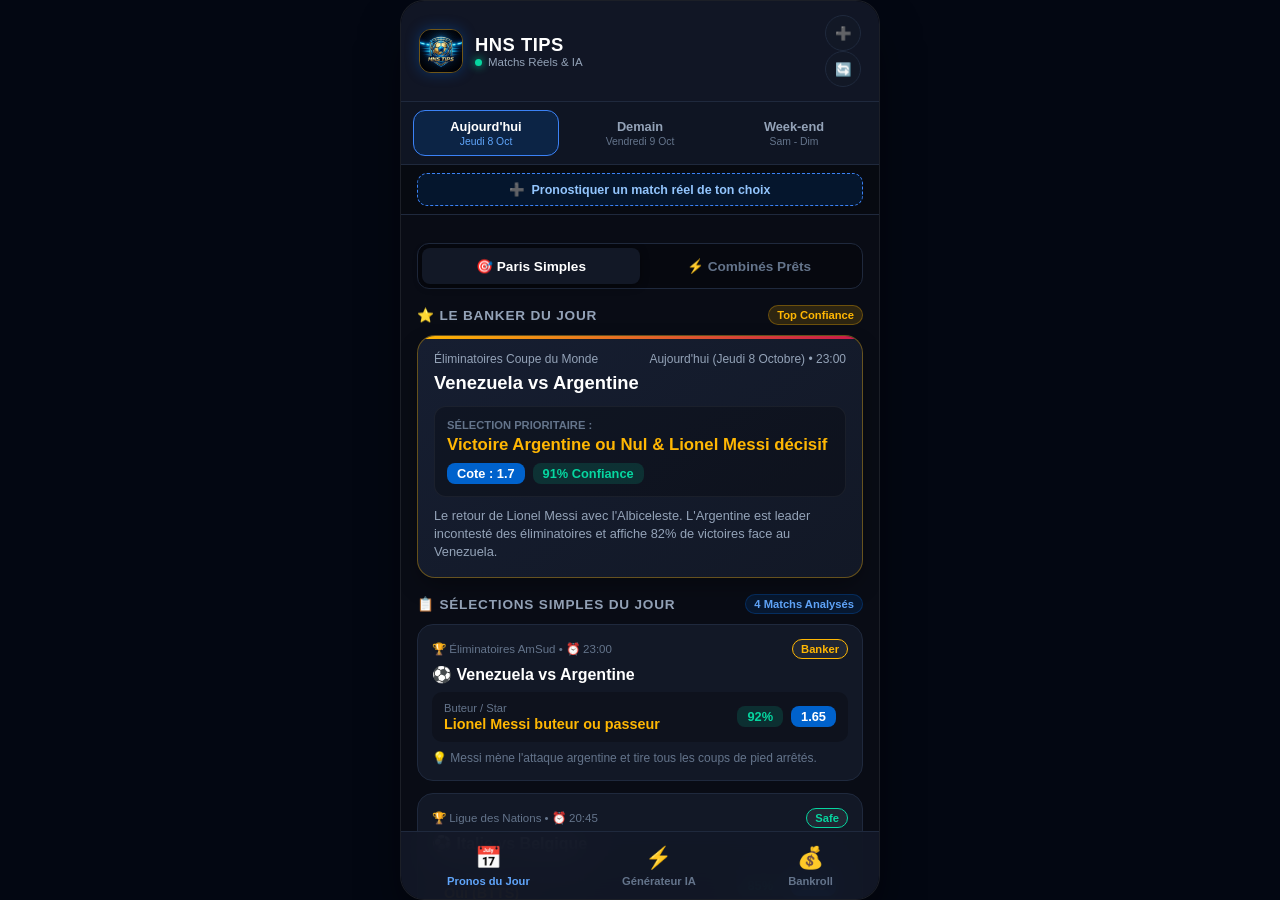
==== templates/index.html @ 1cdecc26 "Deploy HNS Tips application" ====
<!DOCTYPE html>
<html lang="fr">
<head>
    <meta charset="UTF-8">
    <meta name="viewport" content="width=device-width, initial-scale=1.0, maximum-scale=1.0, user-scalable=no">
    <title>HNS Tips — Pronostics Football & IA</title>
    <meta name="theme-color" content="#0d111a">
    <link rel="stylesheet" href="/static/css/style.css">
    <link rel="manifest" href="/static/manifest.json">
</head>
<body>
    <div class="app-shell">

        <!-- APP HEADER -->
        <header class="app-header">
            <div class="brand">
                <img src="/static/icons/logo.jpg" alt="HNS Tips" class="brand-logo-img">
                <div class="brand-info">
                    <h1>HNS TIPS</h1>
                    <span class="brand-tag"><span class="pulse-dot"></span> Matchs Réels & IA</span>
                </div>
            </div>
            <div class="header-actions">
                <button class="icon-btn" id="openAddModalBtn" title="Pronostiquer un match réel">➕</button>
                <button class="icon-btn" id="refreshBtn" title="Actualiser les pronostics">🔄</button>
            </div>
        </header>

        <!-- SÉLECTEUR DE JOUR (AUJOURD'HUI / DEMAIN / CE WEEK-END) -->
        <div class="day-selector-bar">
            <button class="day-btn active" data-day="today">
                <span class="day-title">Aujourd'hui</span>
                <span class="day-sub">Jeudi 8 Oct</span>
            </button>
            <button class="day-btn" data-day="tomorrow">
                <span class="day-title">Demain</span>
                <span class="day-sub">Vendredi 9 Oct</span>
            </button>
            <button class="day-btn" data-day="weekend">
                <span class="day-title">Week-end</span>
                <span class="day-sub">Sam - Dim</span>
            </button>
        </div>

        <!-- BARRE D'AJOUT RAPIDE -->
        <div class="quick-add-bar">
            <button class="quick-add-btn" id="openAddModalBtn2">
                <span>➕</span> Pronostiquer un match réel de ton choix
            </button>
        </div>

        <!-- MAIN SCROLLABLE CONTENT -->
        <main class="app-main">

            <!-- TAB 1: ACCUEIL & PRONOSTICS QUOTIDIENS -->
            <section id="tab-home" class="tab-view active">

                <!-- SWITCH CATEGORIE : PARIS SIMPLES vs COMBINÉS DU JOUR -->
                <div class="category-toggle">
                    <button class="cat-toggle-btn active" id="toggleSingles">🎯 Paris Simples</button>
                    <button class="cat-toggle-btn" id="toggleCombos">⚡ Combinés Prêts</button>
                </div>

                <!-- VUE 1 : PARIS SIMPLES DU JOUR -->
                <div id="viewSingles" class="category-view active">
                    
                    <!-- BANKER DU JOUR EN TÊTE -->
                    <div class="section-header">
                        <h2>⭐ LE BANKER DU JOUR</h2>
                        <span class="badge-gold">Top Confiance</span>
                    </div>

                    <div class="banker-card" id="bankerCard">
                        <div class="banker-header">
                            <span class="banker-league" id="bankerLeague">Compétition</span>
                            <span class="banker-time" id="bankerTime">20:45</span>
                        </div>
                        <div class="banker-match" id="bankerMatch">Match</div>
                        
                        <div class="banker-bet-box">
                            <div class="bet-label">Sélection Prioritaire :</div>
                            <div class="bet-pick" id="bankerPick">Pronostic</div>
                            <div class="bet-meta">
                                <span class="odds-pill" id="bankerOdds">Cote : 1.70</span>
                                <span class="confidence-badge" id="bankerConfidence">90% Confiance</span>
                            </div>
                        </div>

                        <div class="banker-analysis" id="bankerAnalysis">
                            Chargement...
                        </div>
                    </div>

                    <!-- LISTE DE TOUS LES PARIS SIMPLES DU JOUR -->
                    <div class="section-header">
                        <h2>📋 SÉLECTIONS SIMPLES DU JOUR</h2>
                        <span class="badge-neon" id="singlesCountBadge">Sélections</span>
                    </div>

                    <div class="singles-list" id="singlesList">
                        <!-- Populated by JS -->
                    </div>
                </div>

                <!-- VUE 2 : COMBINÉS PRÊTS DU JOUR -->
                <div id="viewCombos" class="category-view">
                    <div class="section-header">
                        <h2>⚡ LES COMBINÉS DU JOUR</h2>
                        <span class="badge-gold">Prêts à Jouer</span>
                    </div>
                    <div class="combos-list" id="combosList">
                        <!-- Populated by JS -->
                    </div>
                </div>

                <!-- QUICK STATS BAR -->
                <div class="quick-stats-row">
                    <div class="stat-box">
                        <div class="stat-val" id="winRateVal">83.1%</div>
                        <div class="stat-lbl">Taux de Réussite</div>
                    </div>
                    <div class="stat-box">
                        <div class="stat-val" id="streakVal">5 🔥</div>
                        <div class="stat-lbl">Série Gagnante</div>
                    </div>
                    <div class="stat-box">
                        <div class="stat-val" id="avgOddsVal">1.88</div>
                        <div class="stat-lbl">Cote Moyenne</div>
                    </div>
                </div>

            </section>

            <!-- TAB 2: HNS AI GENERATOR (SUR MESURE) -->
            <section id="tab-generator" class="tab-view">
                <div class="section-header">
                    <h2>⚡ GÉNÉRATEUR IA SUR MESURE</h2>
                    <span class="badge-neon">Style TejMentor</span>
                </div>

                <div class="generator-banner">
                    <p>Personnalise ton combiné pour le jour sélectionné. L'IA assemble les meilleures cotes statistiques selon ton objectif.</p>
                </div>

                <div class="generator-controls">
                    <div class="control-group">
                        <label>Profil de Risque :</label>
                        <div class="risk-selector">
                            <button class="risk-btn active" data-risk="safe">
                                <span class="risk-icon">🛡️</span>
                                <span class="risk-name">Safe</span>
                                <span class="risk-odds">Cote ~2.00</span>
                            </button>
                            <button class="risk-btn" data-risk="medium">
                                <span class="risk-icon">⚖️</span>
                                <span class="risk-name">Équilibré</span>
                                <span class="risk-odds">Cote ~3.50</span>
                            </button>
                            <button class="risk-btn" data-risk="fun">
                                <span class="risk-icon">🚀</span>
                                <span class="risk-name">Fun / Grosse</span>
                                <span class="risk-odds">Cote ~8.00+</span>
                            </button>
                        </div>
                    </div>

                    <div class="control-group">
                        <label>Nombre de matchs :</label>
                        <div class="count-selector">
                            <button class="count-btn" data-count="2">2 Matchs</button>
                            <button class="count-btn active" data-count="3">3 Matchs</button>
                            <button class="count-btn" data-count="4">4 Matchs</button>
                        </div>
                    </div>

                    <button class="btn-generate" id="generateComboBtn">
                        <span class="btn-icon">⚡</span> Créer mon Combiné IA
                    </button>
                </div>

                <!-- RESULTAT COMBINE -->
                <div class="combo-result-card" id="comboResultCard" style="display: none;">
                    <div class="combo-header">
                        <div class="combo-title">🎯 Combiné Sur Mesure Généré</div>
                        <div class="combo-odds" id="comboTotalOdds">Cote : 2.75</div>
                    </div>
                    
                    <div class="combo-confidence-bar">
                        <div class="bar-fill" id="comboConfidenceBar" style="width: 85%;"></div>
                        <span class="bar-text" id="comboConfidenceText">Indice IA : 85%</span>
                    </div>

                    <div class="combo-picks-list" id="comboPicksList"></div>

                    <div class="combo-footer">
                        <div class="ai-note" id="comboAiRationale">Analyse basée sur les statistiques du jour.</div>
                        <button class="btn-save-ticket" onclick="alert('Ticket sauvegardé dans tes favoris !')">💾 Sauvegarder ce ticket</button>
                    </div>
                </div>
            </section>

            <!-- TAB 3: BANKROLL & CONSEILS -->
            <section id="tab-bankroll" class="tab-view">
                <div class="section-header">
                    <h2>💰 GESTIONNAIRE DE CAPITAL</h2>
                </div>

                <div class="bankroll-card">
                    <p class="bankroll-desc">Calcule mathématiquement la mise prudente pour protéger ton argent et éviter tout risque excessif.</p>
                    
                    <div class="bankroll-inputs">
                        <div class="input-item">
                            <label>Ton Capital Total (€) :</label>
                            <input type="number" id="bankrollInput" value="100" min="10" step="5">
                        </div>
                        <div class="input-item">
                            <label>Cote du pari :</label>
                            <input type="number" id="oddsInput" value="1.85" min="1.10" step="0.05">
                        </div>
                        <div class="input-item">
                            <label>Confiance (%) :</label>
                            <input type="number" id="confidenceInput" value="80" min="50" max="99">
                        </div>
                    </div>

                    <button class="btn-action" id="calculateStakeBtn">Calculer la mise conseillée</button>

                    <div class="stake-result-box" id="stakeResultBox" style="display: none;">
                        <div class="stake-val-row">
                            <span>Mise conseillée :</span>
                            <strong id="recommendedStake">4.50 € (4.5%)</strong>
                        </div>
                        <div class="stake-val-row">
                            <span>Gain potentiel :</span>
                            <span id="potentialGain">8.33 €</span>
                        </div>
                        <p class="stake-warning" id="stakeAdvice">Ne dépasse jamais 5% de ton capital sur un seul pari.</p>
                    </div>
                </div>
            </section>

        </main>

        <!-- MODAL AJOUT / ANALYSE MATCH RÉEL -->
        <div class="modal-backdrop" id="addMatchModal" style="display: none;">
            <div class="modal-card">
                <div class="modal-header">
                    <h3>⚡ Pronostiquer un Match Réel</h3>
                    <button class="modal-close" id="closeAddModalBtn">&times;</button>
                </div>
                <div class="modal-body">
                    <p style="font-size:0.8rem; color:var(--text-secondary); margin-bottom:12px;">
                        Entre les deux équipes qui jouent aujourd'hui. L'IA de HNS Tips va calculer le pronostic optimal et l'ajouter à ta liste.
                    </p>
                    <div class="input-item">
                        <label>Équipe Domicile :</label>
                        <input type="text" id="customHome" placeholder="Ex: FC Barcelone, Real, Argentine...">
                    </div>
                    <div class="input-item">
                        <label>Équipe Extérieur :</label>
                        <input type="text" id="customAway" placeholder="Ex: Bayern, PSG, Danemark...">
                    </div>
                    <div class="input-item">
                        <label>Compétition :</label>
                        <input type="text" id="customLeague" placeholder="Ex: Ligue des Champions, LaLiga, etc.">
                    </div>
                    <div class="input-item">
                        <label>Heure du coup d'envoi :</label>
                        <input type="text" id="customTime" value="20:45" placeholder="Ex: 21:00">
                    </div>
                    <div class="input-item">
                        <label>Jour du match :</label>
                        <select id="customDay" style="width:100%; background:rgba(0,0,0,0.3); border:1px solid var(--card-border); color:white; padding:10px; border-radius:8px;">
                            <option value="today">Aujourd'hui</option>
                            <option value="tomorrow">Demain</option>
                            <option value="weekend">Ce Week-end</option>
                        </select>
                    </div>
                    <button class="btn-generate" id="submitCustomMatchBtn" style="margin-top:14px;">
                        🤖 Analyser & Ajouter le Pronostic
                    </button>
                </div>
            </div>
        </div>

        <!-- APP BOTTOM NAVIGATION BAR -->
        <nav class="app-bottom-nav">
            <button class="nav-item active" onclick="switchTab('home')">
                <span class="nav-icon">📅</span>
                <span class="nav-label">Pronos du Jour</span>
            </button>
            <button class="nav-item" onclick="switchTab('generator')">
                <span class="nav-icon">⚡</span>
                <span class="nav-label">Générateur IA</span>
            </button>
            <button class="nav-item" onclick="switchTab('bankroll')">
                <span class="nav-icon">💰</span>
                <span class="nav-label">Bankroll</span>
            </button>
        </nav>

    </div>

    <script src="/static/js/default-data.js"></script>
    <script src="/static/js/app.js"></script>
</body>
</html>
---- static/css/style.css ----
:root {
    --bg-dark: #090c15;
    --card-bg: #121826;
    --card-border: #1f293d;
    --accent-blue: #0062cc;
    --accent-red: #c9184a;
    --gold: #ffb703;
    --green-won: #06d6a0;
    --red-lost: #ef476f;
    --text-primary: #f8fafc;
    --text-secondary: #94a3b8;
    --text-muted: #64748b;
    --bottom-nav-h: 68px;
}

* {
    box-sizing: border-box;
    margin: 0;
    padding: 0;
    font-family: -apple-system, BlinkMacSystemFont, "Segoe UI", Roboto, Helvetica, Arial, sans-serif;
    -webkit-tap-highlight-color: transparent;
}

body {
    background-color: #030712;
    color: var(--text-primary);
    display: flex;
    justify-content: center;
    align-items: center;
    min-height: 100vh;
}

/* APP SHELL */
.app-shell {
    width: 100%;
    max-width: 480px;
    height: 100vh;
    max-height: 920px;
    background-color: var(--bg-dark);
    display: flex;
    flex-direction: column;
    position: relative;
    box-shadow: 0 25px 50px -12px rgba(0, 0, 0, 0.7);
    overflow: hidden;
    border-radius: 24px;
    border: 1px solid rgba(255, 255, 255, 0.08);
}

@media (max-width: 500px) {
    .app-shell {
        max-height: 100vh;
        border-radius: 0;
        border: none;
    }
}

/* HEADER */
.app-header {
    padding: 14px 18px;
    background: rgba(18, 24, 38, 0.95);
    backdrop-filter: blur(12px);
    display: flex;
    justify-content: space-between;
    align-items: center;
    border-bottom: 1px solid var(--card-border);
}

.brand {
    display: flex;
    align-items: center;
    gap: 12px;
}

.brand-logo {
    width: 38px;
    height: 38px;
    background: linear-gradient(135deg, var(--accent-blue), var(--accent-red));
    color: white;
    font-weight: 900;
    font-size: 1rem;
    border-radius: 10px;
    display: flex;
    justify-content: center;
    align-items: center;
    box-shadow: 0 4px 12px rgba(201, 24, 74, 0.3);
}

.brand-info h1 {
    font-size: 1.15rem;
    font-weight: 800;
    letter-spacing: 0.5px;
    color: #ffffff;
}

.brand-tag {
    font-size: 0.72rem;
    color: var(--text-secondary);
    display: flex;
    align-items: center;
    gap: 6px;
}

.pulse-dot {
    width: 7px;
    height: 7px;
    background-color: var(--green-won);
    border-radius: 50%;
    display: inline-block;
    box-shadow: 0 0 8px var(--green-won);
}

.icon-btn {
    background: var(--card-bg);
    border: 1px solid var(--card-border);
    color: var(--text-primary);
    width: 36px;
    height: 36px;
    border-radius: 50%;
    cursor: pointer;
    display: flex;
    justify-content: center;
    align-items: center;
    transition: transform 0.2s;
}

/* SÉLECTEUR DE JOUR (AUJOURD'HUI / DEMAIN / WEEK-END) */
.day-selector-bar {
    display: flex;
    background: #0f1523;
    padding: 8px 12px;
    gap: 8px;
    border-bottom: 1px solid var(--card-border);
}

.day-btn {
    flex: 1;
    background: transparent;
    border: 1px solid transparent;
    border-radius: 12px;
    padding: 8px 6px;
    display: flex;
    flex-direction: column;
    align-items: center;
    cursor: pointer;
    transition: all 0.2s;
}

.day-btn .day-title {
    font-size: 0.8rem;
    font-weight: 800;
    color: var(--text-secondary);
}

.day-btn .day-sub {
    font-size: 0.65rem;
    color: var(--text-muted);
    margin-top: 2px;
}

.day-btn.active {
    background: rgba(0, 98, 204, 0.2);
    border-color: #3b82f6;
}

.day-btn.active .day-title {
    color: #ffffff;
}

.day-btn.active .day-sub {
    color: #60a5fa;
}

/* TOGGLE CATEGORIE (PARIS SIMPLES vs COMBINES) */
.category-toggle {
    display: flex;
    background: rgba(0, 0, 0, 0.3);
    border: 1px solid var(--card-border);
    border-radius: 12px;
    padding: 4px;
    margin: 12px 0 16px;
}

.cat-toggle-btn {
    flex: 1;
    background: transparent;
    border: none;
    color: var(--text-muted);
    padding: 10px;
    border-radius: 8px;
    font-size: 0.85rem;
    font-weight: 700;
    cursor: pointer;
    transition: all 0.2s;
}

.cat-toggle-btn.active {
    background: var(--card-bg);
    color: #ffffff;
    box-shadow: 0 2px 8px rgba(0, 0, 0, 0.4);
}

.category-view {
    display: none;
}
.category-view.active {
    display: block;
    animation: fadeIn 0.2s ease;
}

/* MAIN SCROLLABLE */
.app-main {
    flex: 1;
    overflow-y: auto;
    padding: 16px;
    padding-bottom: calc(var(--bottom-nav-h) + 20px);
}

.tab-view {
    display: none;
}
.tab-view.active {
    display: block;
    animation: fadeIn 0.25s ease-in-out;
}

@keyframes fadeIn {
    from { opacity: 0; transform: translateY(6px); }
    to { opacity: 1; transform: translateY(0); }
}

.section-header {
    display: flex;
    justify-content: space-between;
    align-items: center;
    margin: 16px 0 10px;
}

.section-header h2 {
    font-size: 0.85rem;
    font-weight: 800;
    color: var(--text-secondary);
    letter-spacing: 0.8px;
}

.badge-gold {
    background: rgba(255, 183, 3, 0.15);
    color: var(--gold);
    border: 1px solid rgba(255, 183, 3, 0.3);
    font-size: 0.7rem;
    font-weight: 700;
    padding: 3px 8px;
    border-radius: 12px;
}

.badge-neon {
    background: rgba(0, 98, 204, 0.15);
    color: #60a5fa;
    border: 1px solid rgba(0, 98, 204, 0.3);
    font-size: 0.7rem;
    font-weight: 700;
    padding: 3px 8px;
    border-radius: 12px;
}

/* BANKER CARD */
.banker-card {
    background: linear-gradient(145deg, #161e31, #121826);
    border: 1px solid rgba(255, 183, 3, 0.35);
    border-radius: 18px;
    padding: 16px;
    margin-bottom: 16px;
    box-shadow: 0 10px 25px -5px rgba(0, 0, 0, 0.4);
    position: relative;
    overflow: hidden;
}

.banker-card::before {
    content: "";
    position: absolute;
    top: 0; left: 0; right: 0; height: 3px;
    background: linear-gradient(90deg, var(--gold), var(--accent-red));
}

.banker-header {
    display: flex;
    justify-content: space-between;
    font-size: 0.75rem;
    color: var(--text-secondary);
    margin-bottom: 6px;
}

.banker-match {
    font-size: 1.15rem;
    font-weight: 800;
    color: #ffffff;
    margin-bottom: 12px;
}

.banker-bet-box {
    background: rgba(0, 0, 0, 0.25);
    border: 1px solid rgba(255, 255, 255, 0.05);
    border-radius: 12px;
    padding: 12px;
    margin-bottom: 10px;
}

.bet-label {
    font-size: 0.7rem;
    color: var(--text-muted);
    text-transform: uppercase;
    font-weight: 700;
    margin-bottom: 4px;
}

.bet-pick {
    font-size: 1.05rem;
    font-weight: 700;
    color: var(--gold);
    margin-bottom: 8px;
}

.bet-meta {
    display: flex;
    gap: 8px;
    align-items: center;
}

.odds-pill {
    background: var(--accent-blue);
    color: white;
    padding: 3px 10px;
    border-radius: 8px;
    font-size: 0.8rem;
    font-weight: 700;
}

.confidence-badge {
    background: rgba(6, 214, 160, 0.15);
    color: var(--green-won);
    padding: 3px 10px;
    border-radius: 8px;
    font-size: 0.8rem;
    font-weight: 700;
}

.banker-analysis {
    font-size: 0.8rem;
    color: var(--text-secondary);
    line-height: 1.4;
}

/* SINGLE CARDS */
.single-card {
    background: var(--card-bg);
    border: 1px solid var(--card-border);
    border-radius: 16px;
    padding: 14px;
    margin-bottom: 12px;
    transition: transform 0.2s, border-color 0.2s;
}

.single-card:hover {
    border-color: rgba(255, 255, 255, 0.15);
}

.single-top {
    display: flex;
    justify-content: space-between;
    align-items: center;
    font-size: 0.72rem;
    color: var(--text-muted);
    margin-bottom: 6px;
}

.single-match {
    font-size: 1rem;
    font-weight: 700;
    color: #ffffff;
    margin-bottom: 8px;
}

.single-box {
    background: rgba(0, 0, 0, 0.25);
    border-radius: 10px;
    padding: 10px 12px;
    display: flex;
    justify-content: space-between;
    align-items: center;
    margin-bottom: 8px;
}

.single-market {
    font-size: 0.7rem;
    color: var(--text-muted);
}

.single-pick {
    font-size: 0.9rem;
    font-weight: 700;
    color: var(--gold);
    margin-top: 2px;
}

.single-reason {
    font-size: 0.75rem;
    color: var(--text-muted);
    line-height: 1.35;
}

/* COMBOS CARDS */
.combo-card {
    background: linear-gradient(145deg, #151d2f, #101624);
    border: 1px solid var(--card-border);
    border-radius: 18px;
    padding: 16px;
    margin-bottom: 14px;
}

.combo-card-header {
    display: flex;
    justify-content: space-between;
    align-items: center;
    margin-bottom: 12px;
}

.combo-card-title {
    font-size: 0.95rem;
    font-weight: 800;
    color: white;
}

.combo-card-odds {
    background: var(--gold);
    color: #0b0f19;
    font-size: 0.85rem;
    font-weight: 900;
    padding: 3px 10px;
    border-radius: 8px;
}

.combo-picks {
    display: flex;
    flex-direction: column;
    gap: 8px;
    margin-bottom: 12px;
}

.combo-pick-row {
    background: rgba(0, 0, 0, 0.25);
    border-radius: 8px;
    padding: 8px 10px;
    display: flex;
    justify-content: space-between;
    align-items: center;
    font-size: 0.8rem;
    border-left: 3px solid var(--accent-blue);
}

.combo-pick-name {
    font-weight: 600;
    color: #ffffff;
}

.combo-pick-odds {
    color: var(--gold);
    font-weight: 700;
}

.combo-advice {
    font-size: 0.75rem;
    color: var(--text-muted);
    border-top: 1px solid rgba(255, 255, 255, 0.05);
    padding-top: 8px;
}

/* QUICK STATS */
.quick-stats-row {
    display: grid;
    grid-template-columns: repeat(3, 1fr);
    gap: 8px;
    margin: 16px 0;
}

.stat-box {
    background: var(--card-bg);
    border: 1px solid var(--card-border);
    border-radius: 12px;
    padding: 10px 6px;
    text-align: center;
}

.stat-val {
    font-size: 1.1rem;
    font-weight: 800;
    color: #ffffff;
}

.stat-lbl {
    font-size: 0.65rem;
    color: var(--text-muted);
    margin-top: 2px;
}

/* GENERATOR */
.generator-banner {
    background: rgba(0, 98, 204, 0.1);
    border: 1px solid rgba(0, 98, 204, 0.25);
    border-radius: 14px;
    padding: 12px;
    font-size: 0.85rem;
    color: #93c5fd;
    line-height: 1.4;
    margin-bottom: 14px;
}

.generator-controls {
    background: var(--card-bg);
    border: 1px solid var(--card-border);
    border-radius: 18px;
    padding: 16px;
    margin-bottom: 16px;
}

.control-group {
    margin-bottom: 14px;
}

.control-group label {
    display: block;
    font-size: 0.8rem;
    color: var(--text-secondary);
    font-weight: 600;
    margin-bottom: 8px;
}

.risk-selector {
    display: grid;
    grid-template-columns: repeat(3, 1fr);
    gap: 8px;
}

.risk-btn {
    background: rgba(0, 0, 0, 0.25);
    border: 1px solid var(--card-border);
    border-radius: 12px;
    padding: 10px 4px;
    display: flex;
    flex-direction: column;
    align-items: center;
    gap: 4px;
    color: var(--text-primary);
    cursor: pointer;
    transition: all 0.2s;
}

.risk-btn.active {
    background: rgba(0, 98, 204, 0.25);
    border-color: #60a5fa;
    box-shadow: 0 0 12px rgba(96, 165, 250, 0.2);
}

.risk-icon { font-size: 1.1rem; }
.risk-name { font-size: 0.75rem; font-weight: 700; }
.risk-odds { font-size: 0.65rem; color: var(--text-muted); }

.count-selector { display: flex; gap: 8px; }
.count-btn {
    flex: 1;
    background: rgba(0, 0, 0, 0.25);
    border: 1px solid var(--card-border);
    border-radius: 10px;
    padding: 8px;
    color: var(--text-primary);
    font-size: 0.8rem;
    font-weight: 600;
    cursor: pointer;
}
.count-btn.active { background: var(--accent-blue); border-color: var(--accent-blue); }

.btn-generate {
    width: 100%;
    background: linear-gradient(135deg, #2563eb, #db2777);
    border: none;
    border-radius: 12px;
    padding: 12px;
    color: white;
    font-size: 0.95rem;
    font-weight: 800;
    cursor: pointer;
    display: flex;
    justify-content: center;
    align-items: center;
    gap: 8px;
    box-shadow: 0 6px 16px -2px rgba(219, 39, 119, 0.35);
}

.combo-result-card {
    background: linear-gradient(145deg, #182238, #111827);
    border: 1px solid #3b82f6;
    border-radius: 16px;
    padding: 16px;
}

.combo-header {
    display: flex;
    justify-content: space-between;
    align-items: center;
    margin-bottom: 12px;
}
.combo-title { font-size: 0.95rem; font-weight: 800; color: white; }
.combo-odds { background: var(--gold); color: #0b0f19; font-size: 0.85rem; font-weight: 900; padding: 4px 10px; border-radius: 6px; }

.combo-confidence-bar {
    background: rgba(0, 0, 0, 0.4);
    border-radius: 8px;
    height: 20px;
    position: relative;
    overflow: hidden;
    margin-bottom: 14px;
    display: flex;
    align-items: center;
    justify-content: center;
}
.bar-fill { position: absolute; top: 0; left: 0; bottom: 0; background: linear-gradient(90deg, #10b981, #06d6a0); border-radius: 8px; }
.bar-text { position: relative; z-index: 2; font-size: 0.7rem; font-weight: 800; color: #ffffff; }

.combo-picks-list { display: flex; flex-direction: column; gap: 8px; margin-bottom: 14px; }
.combo-pick-item { background: rgba(0, 0, 0, 0.3); border-radius: 10px; padding: 10px; border-left: 3px solid var(--gold); }
.combo-pick-match { font-size: 0.8rem; font-weight: 700; color: white; margin-bottom: 2px; }
.combo-pick-detail { display: flex; justify-content: space-between; font-size: 0.75rem; color: #93c5fd; }

.combo-footer { border-top: 1px solid rgba(255, 255, 255, 0.08); padding-top: 10px; }
.ai-note { font-size: 0.7rem; color: var(--text-muted); margin-bottom: 8px; }
.btn-save-ticket { width: 100%; background: rgba(255, 255, 255, 0.08); border: 1px solid rgba(255, 255, 255, 0.15); color: white; padding: 10px; border-radius: 8px; font-size: 0.8rem; font-weight: 700; cursor: pointer; }

/* BANKROLL */
.bankroll-card { background: var(--card-bg); border: 1px solid var(--card-border); border-radius: 18px; padding: 16px; }
.bankroll-desc { font-size: 0.8rem; color: var(--text-secondary); line-height: 1.4; margin-bottom: 14px; }
.bankroll-inputs { display: flex; flex-direction: column; gap: 10px; margin-bottom: 14px; }
.input-item label { display: block; font-size: 0.75rem; color: var(--text-secondary); font-weight: 600; margin-bottom: 4px; }
.input-item input { width: 100%; background: rgba(0, 0, 0, 0.3); border: 1px solid var(--card-border); color: white; padding: 10px 12px; border-radius: 8px; font-size: 0.9rem; font-weight: 700; outline: none; }
.stake-result-box { background: rgba(0, 0, 0, 0.3); border: 1px solid rgba(255, 255, 255, 0.08); border-radius: 12px; padding: 12px; margin-top: 14px; }
.stake-val-row { display: flex; justify-content: space-between; font-size: 0.85rem; margin-bottom: 6px; }
.stake-val-row strong { color: var(--green-won); font-size: 0.95rem; }
.stake-warning { font-size: 0.7rem; color: var(--gold); margin-top: 6px; border-top: 1px solid rgba(255, 255, 255, 0.06); padding-top: 6px; }

/* BOTTOM NAVIGATION */
.app-bottom-nav {
    position: absolute;
    bottom: 0; left: 0; right: 0;
    height: var(--bottom-nav-h);
    background: rgba(18, 24, 38, 0.95);
    backdrop-filter: blur(16px);
    border-top: 1px solid var(--card-border);
    display: flex;
    justify-content: space-around;
    align-items: center;
    z-index: 100;
}

.nav-item {
    background: none;
    border: none;
    color: var(--text-muted);
    display: flex;
    flex-direction: column;
    align-items: center;
    gap: 4px;
    cursor: pointer;
    padding: 6px 12px;
    transition: color 0.2s;
}

.nav-item.active { color: #60a5fa; }
.nav-icon { font-size: 1.35rem; }
.nav-label { font-size: 0.7rem; font-weight: 700; }
/* QUICK ADD BAR */
.quick-add-bar {
    padding: 8px 16px;
    background: rgba(0, 0, 0, 0.2);
    border-bottom: 1px solid var(--card-border);
}

.quick-add-btn {
    width: 100%;
    background: rgba(0, 98, 204, 0.15);
    border: 1px dashed #3b82f6;
    color: #93c5fd;
    padding: 8px 12px;
    border-radius: 10px;
    font-size: 0.78rem;
    font-weight: 700;
    cursor: pointer;
    display: flex;
    justify-content: center;
    align-items: center;
    gap: 6px;
    transition: background 0.2s;
}

.quick-add-btn:hover {
    background: rgba(0, 98, 204, 0.25);
}

/* MODAL POPUP */
.modal-backdrop {
    position: absolute;
    top: 0; left: 0; right: 0; bottom: 0;
    background: rgba(0, 0, 0, 0.75);
    backdrop-filter: blur(8px);
    z-index: 200;
    display: flex;
    justify-content: center;
    align-items: center;
    padding: 16px;
}

.modal-card {
    background: #151d2f;
    border: 1px solid var(--card-border);
    border-radius: 20px;
    width: 100%;
    max-width: 400px;
    padding: 20px;
    box-shadow: 0 20px 40px rgba(0, 0, 0, 0.6);
    animation: fadeIn 0.2s ease;
}

.modal-header {
    display: flex;
    justify-content: space-between;
    align-items: center;
    margin-bottom: 14px;
    border-bottom: 1px solid rgba(255, 255, 255, 0.08);
    padding-bottom: 10px;
}

.modal-header h3 {
    font-size: 1.05rem;
    font-weight: 800;
    color: white;
}

.modal-close {
    background: none;
    border: none;
    color: var(--text-muted);
    font-size: 1.5rem;
    cursor: pointer;
}
/* BRAND LOGO IMAGE */
.brand-logo-img {
    width: 44px;
    height: 44px;
    border-radius: 12px;
    object-fit: cover;
    box-shadow: 0 0 14px rgba(0, 98, 204, 0.4);
    border: 1px solid rgba(255, 183, 3, 0.4);
}
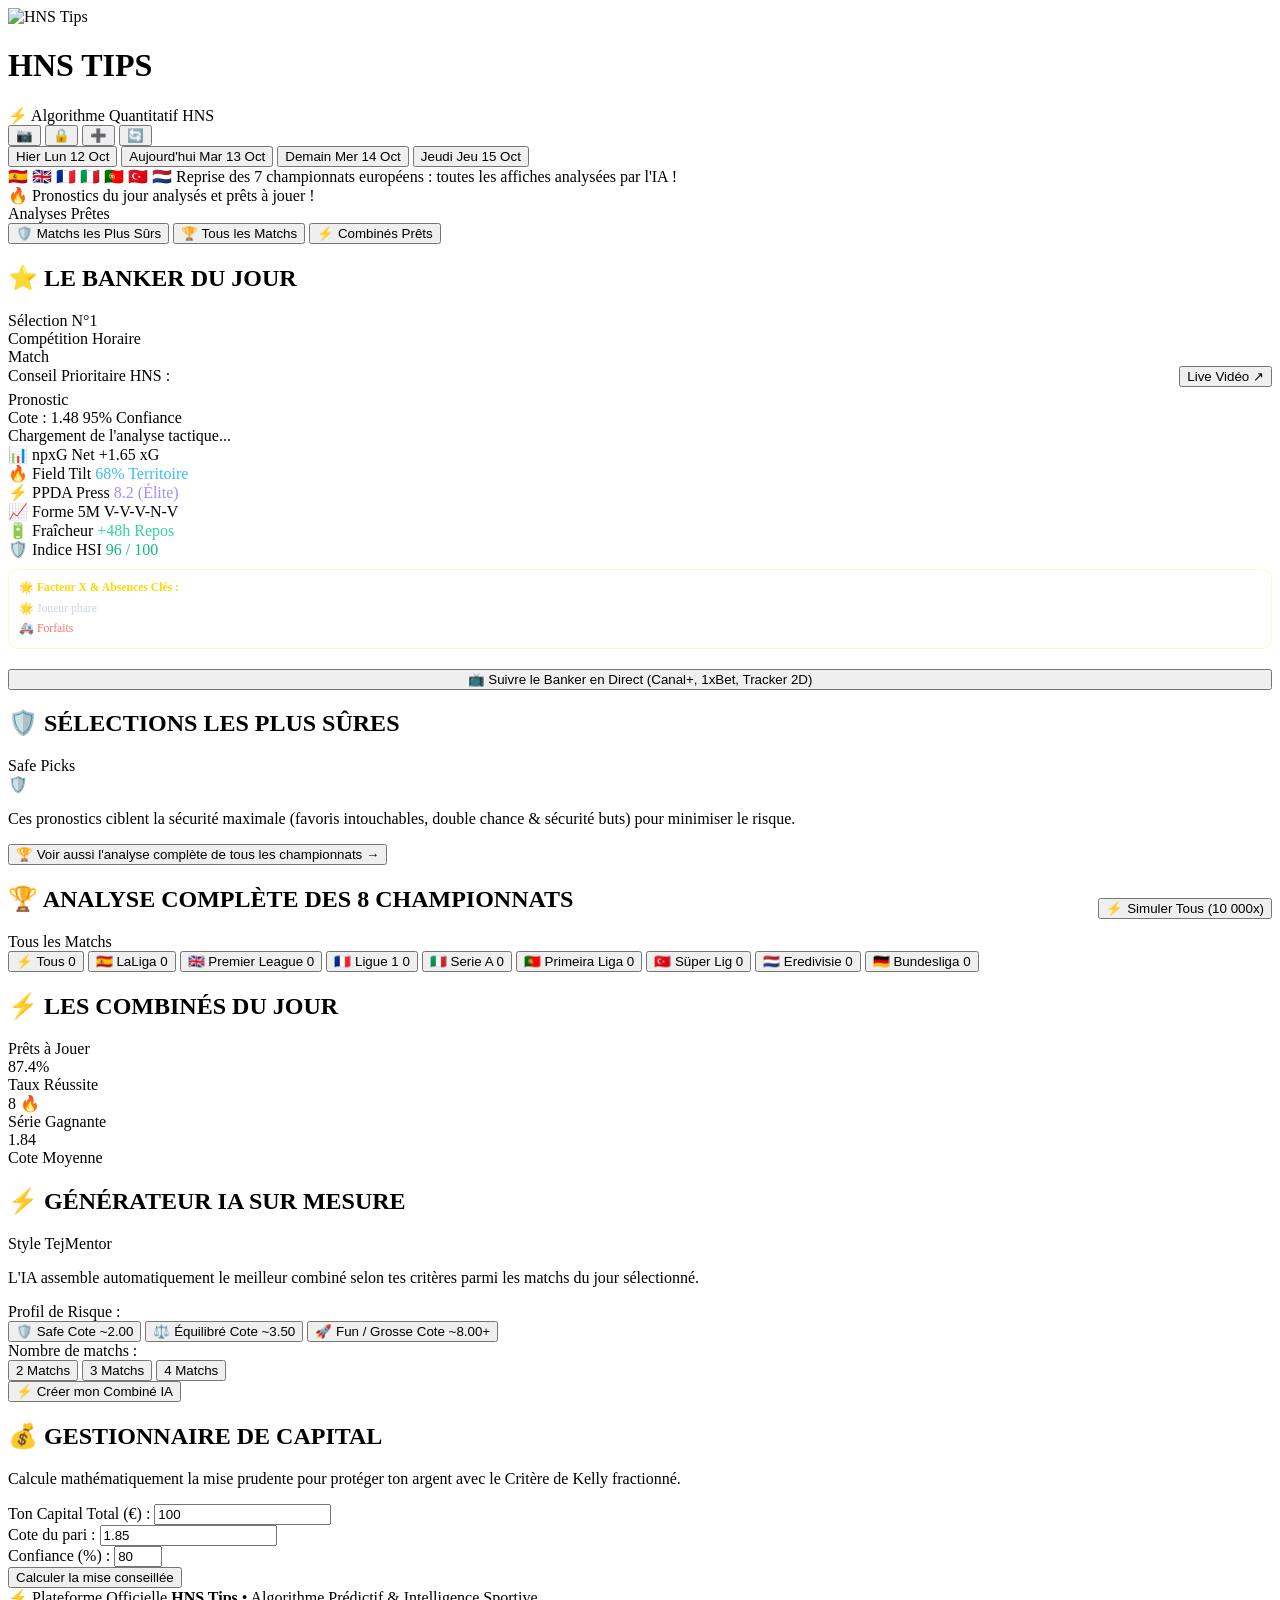
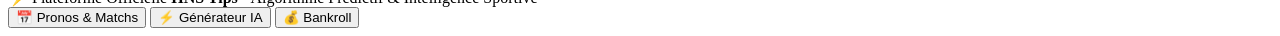
==== commit a72d3ba5: "feat(v39): synchronisation rigoureuse des matchs officiels du Mercredi 14 Octobre 2026 (UCL & UEL) e" ====
--- a/templates/index.html
+++ b/templates/index.html
@@ -4,9 +4,11 @@
     <meta charset="UTF-8">
     <meta name="viewport" content="width=device-width, initial-scale=1.0, maximum-scale=1.0, user-scalable=no">
     <title>HNS Tips — Pronostics Football & IA</title>
-    <meta name="theme-color" content="#0d111a">
-    <link rel="stylesheet" href="/static/css/style.css">
-    <link rel="manifest" href="/static/manifest.json">
+    <meta name="theme-color" content="#070b14">
+    <link rel="stylesheet" href="static/css/style.css?v=39">
+    <script src="https://cdn.jsdelivr.net/npm/canvas-confetti@1.9.3/dist/confetti.browser.min.js"></script>
+    <script src="https://cdn.jsdelivr.net/npm/tesseract.js@5/dist/tesseract.min.js"></script>
+    <link rel="manifest" href="static/manifest.json">
 </head>
 <body>
     <div class="app-shell">
@@ -14,117 +16,268 @@
         <!-- APP HEADER -->
         <header class="app-header">
             <div class="brand">
-                <img src="/static/icons/logo.jpg" alt="HNS Tips" class="brand-logo-img">
+                <img src="static/icons/logo.jpg" alt="HNS Tips" class="brand-logo-img">
                 <div class="brand-info">
                     <h1>HNS TIPS</h1>
-                    <span class="brand-tag"><span class="pulse-dot"></span> Matchs Réels & IA</span>
+                    <span class="brand-tag"><span class="pulse-dot"></span> ⚡ Algorithme Quantitatif HNS</span>
                 </div>
             </div>
             <div class="header-actions">
-                <button class="icon-btn" id="openAddModalBtn" title="Pronostiquer un match réel">➕</button>
+                <button class="icon-btn" id="openScannerBtn" title="Scanner une Capture d'Écran (Match / Coupon)">📷</button>
+                <button class="icon-btn" id="ownerLockBtn" title="Mode Administration Sécurisé">🔒</button>
+                <button class="icon-btn" id="openAddModalBtn" title="Pronostiquer un match (Réservé Propriétaire)">➕</button>
                 <button class="icon-btn" id="refreshBtn" title="Actualiser les pronostics">🔄</button>
             </div>
         </header>
 
-        <!-- SÉLECTEUR DE JOUR (AUJOURD'HUI / DEMAIN / CE WEEK-END) -->
+        <!-- SÉLECTEUR DE JOUR (HIER / AUJOURD'HUI / DEMAIN / JEUDI) -->
         <div class="day-selector-bar">
+            <button class="day-btn" data-day="yesterday">
+                <span class="day-title" id="yesterdayTitle">Hier</span>
+                <span class="day-sub" id="yesterdaySub">Lun 12 Oct</span>
+            </button>
             <button class="day-btn active" data-day="today">
-                <span class="day-title">Aujourd'hui</span>
-                <span class="day-sub">Jeudi 8 Oct</span>
+                <span class="day-title" id="todayTitle">Aujourd'hui</span>
+                <span class="day-sub" id="todaySub">Mar 13 Oct</span>
             </button>
             <button class="day-btn" data-day="tomorrow">
-                <span class="day-title">Demain</span>
-                <span class="day-sub">Vendredi 9 Oct</span>
+                <span class="day-title" id="tomorrowTitle">Demain</span>
+                <span class="day-sub" id="tomorrowSub">Mer 14 Oct</span>
             </button>
-            <button class="day-btn" data-day="weekend">
-                <span class="day-title">Week-end</span>
-                <span class="day-sub">Sam - Dim</span>
+            <button class="day-btn" data-day="after_tomorrow">
+                <span class="day-title" id="afterTomorrowTitle">Jeudi</span>
+                <span class="day-sub" id="afterTomorrowSub">Jeu 15 Oct</span>
             </button>
         </div>
 
-        <!-- BARRE D'AJOUT RAPIDE -->
-        <div class="quick-add-bar">
-            <button class="quick-add-btn" id="openAddModalBtn2">
-                <span>➕</span> Pronostiquer un match réel de ton choix
-            </button>
+        <!-- BANDEAU ANNONCE CHAMPIONNATS -->
+        <div class="championship-announcement">
+            <span class="badge-tag">🇪🇸 🇬🇧 🇫🇷 🇮🇹 🇵🇹 🇹🇷 🇳🇱</span>
+            <span class="announcement-text" id="dayNoticeText">Reprise des 7 championnats européens : toutes les affiches analysées par l'IA !</span>
         </div>
 
         <!-- MAIN SCROLLABLE CONTENT -->
         <main class="app-main">
 
-            <!-- TAB 1: ACCUEIL & PRONOSTICS QUOTIDIENS -->
+            <!-- TAB 1: PRONOSTICS & ANALYSES -->
             <section id="tab-home" class="tab-view active">
 
-                <!-- SWITCH CATEGORIE : PARIS SIMPLES vs COMBINÉS DU JOUR -->
-                <div class="category-toggle">
-                    <button class="cat-toggle-btn active" id="toggleSingles">🎯 Paris Simples</button>
-                    <button class="cat-toggle-btn" id="toggleCombos">⚡ Combinés Prêts</button>
-                </div>
-
-                <!-- VUE 1 : PARIS SIMPLES DU JOUR -->
-                <div id="viewSingles" class="category-view active">
+                <!-- BANNIÈRE DE SIGNALEMENT DES PRONOSTICS GAGNÉS -->
+                <div class="live-track-banner" id="liveTrackBanner">
+                    <div class="live-track-title">
+                        <span>🔥</span>
+                        <span id="liveTrackText">Pronostics du jour analysés et prêts à jouer !</span>
+                    </div>
+                    <span class="live-track-badge" id="liveTrackBadge">Analyses Prêtes</span>
+                </div>
+
+                <!-- SÉLECTEUR DES 3 VUES PRINCIPALES -->
+                <div class="view-mode-bar">
+                    <button class="view-mode-btn active" id="viewModeSafe" data-view="safe">
+                        <span class="vm-icon">🛡️</span>
+                        <span class="vm-label">Matchs les Plus Sûrs</span>
+                    </button>
+                    <button class="view-mode-btn" id="viewModeAll" data-view="all">
+                        <span class="vm-icon">🏆</span>
+                        <span class="vm-label">Tous les Matchs</span>
+                    </button>
+                    <button class="view-mode-btn" id="viewModeCombos" data-view="combos">
+                        <span class="vm-icon">⚡</span>
+                        <span class="vm-label">Combinés Prêts</span>
+                    </button>
+                </div>
+
+                <!-- VUE 1 : SECTION MATCHS LES PLUS SÛRS (BANKER + SAFES) -->
+                <div id="sectionSafePicks" class="sub-view active">
                     
-                    <!-- BANKER DU JOUR EN TÊTE -->
+                    <!-- EN-TÊTE DU BANKER -->
                     <div class="section-header">
                         <h2>⭐ LE BANKER DU JOUR</h2>
-                        <span class="badge-gold">Top Confiance</span>
-                    </div>
-
+                        <span class="badge-gold">Sélection N°1</span>
+                    </div>
+
+                    <!-- CARTE DU BANKER DU JOUR -->
                     <div class="banker-card" id="bankerCard">
                         <div class="banker-header">
                             <span class="banker-league" id="bankerLeague">Compétition</span>
-                            <span class="banker-time" id="bankerTime">20:45</span>
+                            <span class="banker-time" id="bankerTime">Horaire</span>
                         </div>
                         <div class="banker-match" id="bankerMatch">Match</div>
                         
                         <div class="banker-bet-box">
-                            <div class="bet-label">Sélection Prioritaire :</div>
+                            <div style="display:flex; justify-content:space-between; align-items:center; margin-bottom:4px;">
+                                <div class="bet-label" style="margin-bottom:0;">Conseil Prioritaire HNS :</div>
+                                <button type="button" class="btn-live-stream-direct" onclick="event.stopPropagation(); openLiveStreamHub('banker')" title="Regarder le Match en Direct (Commentaires Français ou International)">
+                                    <span class="live-dot-pulse"></span>
+                                    <span>Live Vidéo</span>
+                                    <span class="live-ext-arrow">↗</span>
+                                </button>
+                            </div>
                             <div class="bet-pick" id="bankerPick">Pronostic</div>
                             <div class="bet-meta">
-                                <span class="odds-pill" id="bankerOdds">Cote : 1.70</span>
-                                <span class="confidence-badge" id="bankerConfidence">90% Confiance</span>
+                                <span class="odds-pill-gold" id="bankerOdds">Cote : 1.48</span>
+                                <span class="confidence-badge-gold" id="bankerConfidence">95% Confiance</span>
                             </div>
                         </div>
 
                         <div class="banker-analysis" id="bankerAnalysis">
-                            Chargement...
-                        </div>
-                    </div>
-
-                    <!-- LISTE DE TOUS LES PARIS SIMPLES DU JOUR -->
+                            Chargement de l'analyse tactique...
+                        </div>
+
+                        <!-- BANKER METRICS & SPÉCIFICITÉS -->
+                        <div class="banker-metrics-row" id="bankerMetricsRow" style="grid-template-columns: repeat(3, 1fr); gap:6px;">
+                            <div class="banker-metric-pill">
+                                <span class="lbl">📊 npxG Net</span>
+                                <span class="val" id="bankerXg">+1.65 xG</span>
+                            </div>
+                            <div class="banker-metric-pill">
+                                <span class="lbl">🔥 Field Tilt</span>
+                                <span class="val" id="bankerFieldTilt" style="color:#38bdf8;">68% Territoire</span>
+                            </div>
+                            <div class="banker-metric-pill">
+                                <span class="lbl">⚡ PPDA Press</span>
+                                <span class="val" id="bankerPpda" style="color:#a78bfa;">8.2 (Élite)</span>
+                            </div>
+                            <div class="banker-metric-pill">
+                                <span class="lbl">📈 Forme 5M</span>
+                                <span class="val" id="bankerForm">V-V-V-N-V</span>
+                            </div>
+                            <div class="banker-metric-pill">
+                                <span class="lbl">🔋 Fraîcheur</span>
+                                <span class="val" id="bankerRest" style="color:#34d399;">+48h Repos</span>
+                            </div>
+                            <div class="banker-metric-pill">
+                                <span class="lbl">🛡️ Indice HSI</span>
+                                <span class="val" id="bankerHsi" style="color:#10b981;">96 / 100</span>
+                            </div>
+                        </div>
+
+                        <!-- BANKER FORFAITS & FACTEUR X -->
+                        <div class="banker-intel-card" id="bankerIntelCard" style="background:rgba(255,255,255,0.03); border:1px solid rgba(255,215,0,0.2); border-radius:10px; padding:10px; margin-top:10px; font-size:0.73rem; line-height:1.45; color:#cbd5e1;">
+                            <div style="font-weight:800; color:#ffd700; margin-bottom:4px;">🌟 Facteur X & Absences Clés :</div>
+                            <div id="bankerStarPlayer" style="margin-bottom:3px;">🌟 Joueur phare</div>
+                            <div id="bankerAbsentees" style="color:#f87171;">🚑 Forfaits</div>
+                        </div>
+                        <div id="bankerInlineSimContainer" style="margin-top:10px;"></div>
+                        <button type="button" class="btn-stream-action banker-stream-btn" style="margin-top:10px; width:100%; justify-content:center;" onclick="openLiveStreamHub('banker')">
+                            📺 Suivre le Banker en Direct (Canal+, 1xBet, Tracker 2D)
+                        </button>
+                    </div>
+
+                    <!-- LISTE DES SÉLECTIONS LES PLUS SÛRES -->
                     <div class="section-header">
-                        <h2>📋 SÉLECTIONS SIMPLES DU JOUR</h2>
-                        <span class="badge-neon" id="singlesCountBadge">Sélections</span>
-                    </div>
-
-                    <div class="singles-list" id="singlesList">
+                        <h2>🛡️ SÉLECTIONS LES PLUS SÛRES</h2>
+                        <span class="badge-safe" id="safeCountBadge">Safe Picks</span>
+                    </div>
+
+                    <div class="safe-info-banner">
+                        <span>🛡️</span>
+                        <p>Ces pronostics ciblent la sécurité maximale (favoris intouchables, double chance & sécurité buts) pour minimiser le risque.</p>
+                    </div>
+
+                    <div class="matches-list" id="safePicksList">
                         <!-- Populated by JS -->
                     </div>
-                </div>
-
-                <!-- VUE 2 : COMBINÉS PRÊTS DU JOUR -->
-                <div id="viewCombos" class="category-view">
+
+                    <div class="explore-switch-banner">
+                        <button class="btn-explore-all" onclick="setViewMode('all')">
+                            🏆 Voir aussi l'analyse complète de tous les championnats &rarr;
+                        </button>
+                    </div>
+
+                </div>
+
+                <!-- VUE 2 : TOUS LES MATCHS PAR CHAMPIONNAT (ANALYSE COMPLÈTE) -->
+                <div id="sectionAllMatches" class="sub-view">
+                    
+                    <div class="section-header" style="display: flex; align-items: center; justify-content: space-between; flex-wrap: wrap; gap: 8px;">
+                        <div>
+                            <h2>🏆 ANALYSE COMPLÈTE DES 8 CHAMPIONNATS</h2>
+                            <span class="badge-neon" id="allCountBadge">Tous les Matchs</span>
+                        </div>
+                        <button class="btn-sim-all-inline" type="button" onclick="openGlobalSimulationModal()" title="Simuler l'ensemble des matchs de la journée">
+                            ⚡ Simuler Tous (10 000x)
+                        </button>
+                    </div>
+
+                    <!-- BARRE DE FILTRAGE HORIZONTALE PAR CHAMPIONNAT -->
+                    <div class="leagues-filter-container">
+                        <div class="leagues-filter-scroll" id="leaguesFilterScroll">
+                            <button class="league-filter-btn active" data-league="all">
+                                <span>⚡ Tous</span>
+                                <span class="pill-count" id="countAll">0</span>
+                            </button>
+                            <button class="league-filter-btn" data-league="LaLiga (Espagne)">
+                                <span>🇪🇸 LaLiga</span>
+                                <span class="pill-count" id="countLaLiga">0</span>
+                            </button>
+                            <button class="league-filter-btn" data-league="Premier League (Angleterre)">
+                                <span>🇬🇧 Premier League</span>
+                                <span class="pill-count" id="countPremier">0</span>
+                            </button>
+                            <button class="league-filter-btn" data-league="Ligue 1 (France)">
+                                <span>🇫🇷 Ligue 1</span>
+                                <span class="pill-count" id="countLigue1">0</span>
+                            </button>
+                            <button class="league-filter-btn" data-league="Serie A (Italie)">
+                                <span>🇮🇹 Serie A</span>
+                                <span class="pill-count" id="countSerieA">0</span>
+                            </button>
+                            <button class="league-filter-btn" data-league="Primeira Liga (Portugal)">
+                                <span>🇵🇹 Primeira Liga</span>
+                                <span class="pill-count" id="countPrimeira">0</span>
+                            </button>
+                            <button class="league-filter-btn" data-league="Süper Lig (Turquie)">
+                                <span>🇹🇷 Süper Lig</span>
+                                <span class="pill-count" id="countSuperLig">0</span>
+                            </button>
+                            <button class="league-filter-btn" data-league="Eredivisie (Pays-Bas)">
+                                <span>🇳🇱 Eredivisie</span>
+                                <span class="pill-count" id="countEredivisie">0</span>
+                            </button>
+                            <button class="league-filter-btn" data-league="Bundesliga (Allemagne)">
+                                <span>🇩🇪 Bundesliga</span>
+                                <span class="pill-count" id="countBundesliga">0</span>
+                            </button>
+                        </div>
+                    </div>
+
+                    <!-- ENCART DYNAMIQUE ADN & RÉALITÉ DU CHAMPIONNAT -->
+                    <div id="leagueDnaContainer"></div>
+
+                    <!-- LISTE DE TOUS LES MATCHS DU JOUR -->
+                    <div class="matches-list" id="allMatchesList">
+                        <!-- Populated by JS -->
+                    </div>
+
+                </div>
+
+                <!-- VUE 3 : COMBINÉS PRÊTS DU JOUR -->
+                <div id="sectionCombos" class="sub-view">
+                    
                     <div class="section-header">
                         <h2>⚡ LES COMBINÉS DU JOUR</h2>
                         <span class="badge-gold">Prêts à Jouer</span>
                     </div>
+
                     <div class="combos-list" id="combosList">
                         <!-- Populated by JS -->
                     </div>
+
                 </div>
 
                 <!-- QUICK STATS BAR -->
                 <div class="quick-stats-row">
                     <div class="stat-box">
-                        <div class="stat-val" id="winRateVal">83.1%</div>
-                        <div class="stat-lbl">Taux de Réussite</div>
+                        <div class="stat-val" id="winRateVal">87.4%</div>
+                        <div class="stat-lbl">Taux Réussite</div>
                     </div>
                     <div class="stat-box">
-                        <div class="stat-val" id="streakVal">5 🔥</div>
+                        <div class="stat-val" id="streakVal">8 🔥</div>
                         <div class="stat-lbl">Série Gagnante</div>
                     </div>
                     <div class="stat-box">
-                        <div class="stat-val" id="avgOddsVal">1.88</div>
+                        <div class="stat-val" id="avgOddsVal">1.84</div>
                         <div class="stat-lbl">Cote Moyenne</div>
                     </div>
                 </div>
@@ -139,7 +292,7 @@
                 </div>
 
                 <div class="generator-banner">
-                    <p>Personnalise ton combiné pour le jour sélectionné. L'IA assemble les meilleures cotes statistiques selon ton objectif.</p>
+                    <p>L'IA assemble automatiquement le meilleur combiné selon tes critères parmi les matchs du jour sélectionné.</p>
                 </div>
 
                 <div class="generator-controls">
@@ -206,7 +359,7 @@
                 </div>
 
                 <div class="bankroll-card">
-                    <p class="bankroll-desc">Calcule mathématiquement la mise prudente pour protéger ton argent et éviter tout risque excessif.</p>
+                    <p class="bankroll-desc">Calcule mathématiquement la mise prudente pour protéger ton argent avec le Critère de Kelly fractionné.</p>
                     
                     <div class="bankroll-inputs">
                         <div class="input-item">
@@ -239,46 +392,430 @@
                 </div>
             </section>
 
+            <!-- SIGNATURE OFFICIELLE HNS TIPS -->
+            <div class="creator-signature">
+                <span class="signature-icon">⚡</span>
+                <span>Plateforme Officielle <strong>HNS Tips</strong> • Algorithme Prédictif & Intelligence Sportive</span>
+            </div>
+
         </main>
 
         <!-- MODAL AJOUT / ANALYSE MATCH RÉEL -->
         <div class="modal-backdrop" id="addMatchModal" style="display: none;">
             <div class="modal-card">
                 <div class="modal-header">
-                    <h3>⚡ Pronostiquer un Match Réel</h3>
+                    <h3 id="modalTitle">🎟️ Scanner & Auditer mon Ticket</h3>
                     <button class="modal-close" id="closeAddModalBtn">&times;</button>
                 </div>
+
+                <!-- ONGLETS MODAL : AUDIT TICKET OU MATCH UNIQUE -->
+                <div class="modal-tabs-bar">
+                    <button class="modal-tab-btn active" id="tabBtnAuditTicket">🎟️ Auditer mon Ticket (Multi-Photos)</button>
+                    <button class="modal-tab-btn" id="tabBtnSingleMatch">⚽ Match Unique (Manuel)</button>
+                </div>
+
                 <div class="modal-body">
-                    <p style="font-size:0.8rem; color:var(--text-secondary); margin-bottom:12px;">
-                        Entre les deux équipes qui jouent aujourd'hui. L'IA de HNS Tips va calculer le pronostic optimal et l'ajouter à ta liste.
-                    </p>
-                    <div class="input-item">
-                        <label>Équipe Domicile :</label>
-                        <input type="text" id="customHome" placeholder="Ex: FC Barcelone, Real, Argentine...">
-                    </div>
-                    <div class="input-item">
-                        <label>Équipe Extérieur :</label>
-                        <input type="text" id="customAway" placeholder="Ex: Bayern, PSG, Danemark...">
-                    </div>
-                    <div class="input-item">
-                        <label>Compétition :</label>
-                        <input type="text" id="customLeague" placeholder="Ex: Ligue des Champions, LaLiga, etc.">
-                    </div>
-                    <div class="input-item">
-                        <label>Heure du coup d'envoi :</label>
-                        <input type="text" id="customTime" value="20:45" placeholder="Ex: 21:00">
-                    </div>
-                    <div class="input-item">
-                        <label>Jour du match :</label>
-                        <select id="customDay" style="width:100%; background:rgba(0,0,0,0.3); border:1px solid var(--card-border); color:white; padding:10px; border-radius:8px;">
-                            <option value="today">Aujourd'hui</option>
-                            <option value="tomorrow">Demain</option>
-                            <option value="weekend">Ce Week-end</option>
-                        </select>
-                    </div>
-                    <button class="btn-generate" id="submitCustomMatchBtn" style="margin-top:14px;">
-                        🤖 Analyser & Ajouter le Pronostic
-                    </button>
+                    <!-- SECTION 1 : AUDIT DE TICKET DÉJÀ FAIT (MULTI-PHOTOS) -->
+                    <div id="sectionAuditTicketView">
+                        <div class="scanner-upload-card">
+                            <div class="scanner-upload-header">
+                                <span class="scanner-badge">📸 AUDIT DE TICKET • MULTI-CAPTURES</span>
+                                <span id="ticketPhotoCountBadge" style="font-size:0.75rem; color:#38bdf8; font-weight:700;">0 photo sélectionnée</span>
+                            </div>
+                            <div class="screenshot-dropzone" id="screenshotDropzone">
+                                <input type="file" id="screenshotFileInput" accept="image/*" multiple style="display:none;">
+                                <div id="dropzoneEmptyView">
+                                    <div style="font-size:2.2rem; margin-bottom:4px;">📸</div>
+                                    <div style="font-weight:700; font-size:0.92rem; color:#60a5fa;">Importer les Photos de votre Ticket</div>
+                                    <div style="font-size:0.75rem; color:var(--text-muted); margin-top:3px; max-width:320px; margin-left:auto; margin-right:auto;">
+                                        Sélectionnez <strong>plusieurs captures d'affilée</strong> de votre coupon (Haut, Milieu, Bas) ou collez avec <strong>Ctrl+V</strong>
+                                    </div>
+                                    <button type="button" class="btn-choose-photos" id="btnChoosePhotos" style="margin-top:10px;">
+                                        📁 Choisir les Photos (Multi-Sélection)
+                                    </button>
+                                </div>
+                                <div id="dropzoneMultiPreviewView" style="display:none;">
+                                    <div class="thumbnails-grid" id="thumbnailsGrid"></div>
+                                    <div style="display:flex; justify-content:space-between; align-items:center; margin-top:10px; gap:8px;">
+                                        <button type="button" class="btn-add-more-photos" id="addMorePhotosBtn">➕ Ajouter d'autres photos</button>
+                                        <button type="button" class="btn-clear-all-photos" id="clearAllPhotosBtn">✕ Tout effacer</button>
+                                    </div>
+                                    <div id="ocrMultiStatusText" style="font-size:0.78rem; color:#38bdf8; font-weight:600; margin-top:10px; text-align:center;">
+                                        💡 Photos prêtes ! Cliquez ci-dessous pour lancer l'audit IA complet.
+                                    </div>
+                                </div>
+                            </div>
+                            <button class="btn-generate" id="runTicketAuditBtn" style="margin-top:12px; display:none;">
+                                🔬 Lancer l'Audit IA de mon Ticket
+                            </button>
+                        </div>
+
+                        <!-- RÉSULTAT DE L'AUDIT DE TICKET -->
+                        <div id="ticketAuditResultBox" style="display:none; margin-top:12px;"></div>
+                    </div>
+
+                    <!-- SECTION 2 : AJOUT / PRONOSTIC D'UN MATCH UNIQUE MANUEL -->
+                    <div id="sectionSingleMatchView" style="display:none;">
+                        <p style="font-size:0.8rem; color:var(--text-secondary); margin-bottom:12px;">
+                            Entrez les deux équipes d'un match pour générer l'analyse et l'ajouter aux pronostics du jour.
+                        </p>
+                        <div class="input-item">
+                            <label>Équipe Domicile :</label>
+                            <input type="text" id="customHome" placeholder="Ex: FC Barcelone, Real, Sporting...">
+                        </div>
+                        <div class="input-item">
+                            <label>Équipe Extérieur :</label>
+                            <input type="text" id="customAway" placeholder="Ex: Bayern, PSG, Benfica...">
+                        </div>
+                        <div class="input-item">
+                            <label>Compétition :</label>
+                            <select id="customLeagueSelect" style="width:100%; background:#162032; border:1px solid var(--card-border); color:white; padding:10px; border-radius:8px;">
+                                <option value="LaLiga (Espagne)">🇪🇸 LaLiga (Espagne)</option>
+                                <option value="Premier League (Angleterre)">🇬🇧 Premier League (Angleterre)</option>
+                                <option value="Ligue 1 (France)">🇫🇷 Ligue 1 (France)</option>
+                                <option value="Serie A (Italie)">🇮🇹 Serie A (Italie)</option>
+                                <option value="Primeira Liga (Portugal)">🇵🇹 Primeira Liga (Portugal)</option>
+                                <option value="Süper Lig (Turquie)">🇹🇷 Süper Lig (Turquie)</option>
+                                <option value="Eredivisie (Pays-Bas)">🇳🇱 Eredivisie (Pays-Bas)</option>
+                                <option value="Autre">🌍 Autre Championnat</option>
+                            </select>
+                        </div>
+                        <div class="input-item">
+                            <label>Heure du coup d'envoi (Bénin / GMT+1) :</label>
+                            <input type="text" id="customTime" value="19:45 (Bénin) • 20:45 (Paris)" placeholder="Ex: 19:45 (Bénin) • 20:45 (Paris)">
+                        </div>
+                        <div class="input-item">
+                            <label>Jour du match :</label>
+                            <select id="customDay" style="width:100%; background:#162032; border:1px solid var(--card-border); color:white; padding:10px; border-radius:8px;">
+                                <option value="today">Aujourd'hui</option>
+                                <option value="tomorrow">Demain</option>
+                                <option value="after_tomorrow" id="customDayAfterTomorrowOpt">Mardi</option>
+                                <option value="yesterday">Hier</option>
+                            </select>
+                        </div>
+                        <button class="btn-generate" id="submitCustomMatchBtn" style="margin-top:14px;">
+                            🤖 Analyser & Ajouter le Pronostic
+                        </button>
+                        <button type="button" class="btn-simulate-custom" id="simulateCustomMatchBtn" style="margin-top:8px; width:100%;" onclick="simulateCustomInputMatch()">
+                            🎲 Simuler cette confrontation (10 000x Monte Carlo)
+                        </button>
+                    </div>
+
+                </div>
+            </div>
+        </div>
+
+        <!-- MODAL SIMULATEUR MONTE CARLO IA (10 000 CONFRONTATIONS) -->
+        <div class="modal-backdrop" id="simModal" style="display: none;">
+            <div class="modal-card sim-modal-card">
+                <div class="modal-header">
+                    <div>
+                        <div class="sim-modal-subtitle">🧠 IA QUANTITATIVE • MODÈLE DIXON-COLES & MONTE CARLO</div>
+                        <h3 id="simModalTitle">🎲 Simulation Monte Carlo (10 000 Matchs)</h3>
+                    </div>
+                    <button class="modal-close" id="closeSimModalBtn">&times;</button>
+                </div>
+
+                <div class="modal-body sim-modal-body">
+                    <!-- EN-TÊTE DU MATCH SÉLECTIONNÉ -->
+                    <div class="sim-match-header" id="simMatchHeader">
+                        <div class="sim-league-badge" id="simLeagueBadge">Premier League</div>
+                        <div class="sim-match-teams" id="simMatchTeams">Liverpool vs Manchester City</div>
+                        <div class="sim-match-meta" id="simMatchMeta">Coup d'envoi • 16:30 • Pronostic HNS : Les deux équipes marquent ou +2.5</div>
+                    </div>
+
+                    <!-- ÉCRAN DE CALCUL / CHARGEMENT (QUAND LA SIMULATION TOURNE) -->
+                    <div class="sim-loading-state" id="simLoadingState" style="display: none;">
+                        <div class="sim-radar-spinner"></div>
+                        <div class="sim-loading-title">Exécution de 10 000 confrontations en cours...</div>
+                        <div class="sim-loading-desc" id="simLoadingDesc">Traitement des métriques xG, PPDA, Field Tilt et avantage domicile...</div>
+                        <div class="sim-progress-bar-container">
+                            <div class="sim-progress-bar-fill" id="simProgressBarFill"></div>
+                        </div>
+                    </div>
+
+                    <!-- RÉSULTATS COMPLETS DE LA SIMULATION -->
+                    <div class="sim-results-container" id="simResultsContainer">
+                        
+                        <!-- 1. PROBABILITÉS 1X2 -->
+                        <div class="sim-section-title">📊 PROBABILITÉS 1X2 CALCULÉES SUR 10 000 SCÉNARIOS</div>
+                        <div class="sim-prob-grid">
+                            <div class="sim-prob-box" id="simHomeBox">
+                                <div class="sim-prob-label" id="simHomeLabel">1 (Domicile)</div>
+                                <div class="sim-prob-pct" id="simHomePct">44.2%</div>
+                                <div class="sim-prob-bar"><div class="sim-prob-bar-fill home" id="simHomeBar"></div></div>
+                            </div>
+                            <div class="sim-prob-box" id="simDrawBox">
+                                <div class="sim-prob-label">Nul (X)</div>
+                                <div class="sim-prob-pct" id="simDrawPct">27.5%</div>
+                                <div class="sim-prob-bar"><div class="sim-prob-bar-fill draw" id="simDrawBar"></div></div>
+                            </div>
+                            <div class="sim-prob-box" id="simAwayBox">
+                                <div class="sim-prob-label" id="simAwayLabel">2 (Extérieur)</div>
+                                <div class="sim-prob-pct" id="simAwayPct">28.3%</div>
+                                <div class="sim-prob-bar"><div class="sim-prob-bar-fill away" id="simAwayBar"></div></div>
+                            </div>
+                        </div>
+
+                        <!-- 2. TOP 4 SCORES EXACTS LES PLUS RÉCURRENTS -->
+                        <div class="sim-section-title">🎯 TOP 4 SCORES LES PLUS FRÉQUENTS DANS LES 10 000 SIMULATIONS</div>
+                        <div class="sim-scores-grid" id="simScoresGrid">
+                            <!-- Injected dynamically -->
+                        </div>
+
+                        <!-- 3. MARCHÉS DE BUTS & SPECTACLE -->
+                        <div class="sim-section-title">⚽ PROBABILITÉS DES MARCHÉS CLÉS</div>
+                        <div class="sim-markets-grid">
+                            <div class="sim-market-item">
+                                <div class="sim-market-name">+1.5 Buts</div>
+                                <div class="sim-market-pct" id="simOver15Pct">84.2%</div>
+                                <div class="sim-market-badge" id="simOver15Badge">Très Élevé</div>
+                            </div>
+                            <div class="sim-market-item">
+                                <div class="sim-market-name">+2.5 Buts</div>
+                                <div class="sim-market-pct" id="simOver25Pct">62.8%</div>
+                                <div class="sim-market-badge" id="simOver25Badge">Favorable</div>
+                            </div>
+                            <div class="sim-market-item">
+                                <div class="sim-market-name">Les 2 Marquent (BTTS)</div>
+                                <div class="sim-market-pct" id="simBttsPct">66.4%</div>
+                                <div class="sim-market-badge" id="simBttsBadge">Très Favorable</div>
+                            </div>
+                            <div class="sim-market-item">
+                                <div class="sim-market-name">xG Moyen Simulé</div>
+                                <div class="sim-market-pct" id="simAvgXg">1.8 - 1.4</div>
+                                <div class="sim-market-badge" id="simAvgXgBadge">Festival</div>
+                            </div>
+                        </div>
+
+                        <!-- 4. VERDICT ALGORTIHIQUE QUANTITATIF & CONSEIL ANTI-DOUILLE -->
+                        <div class="sim-verdict-box" id="simVerdictBox">
+                            <div class="sim-verdict-header">
+                                <span class="sim-verdict-tag">💡 AUDIT MATHÉMATIQUE HNS</span>
+                                <span class="sim-verdict-confidence" id="simVerdictConf">88.5% Viabilité</span>
+                            </div>
+                            <div class="sim-verdict-text" id="simVerdictText">
+                                Le pronostic sélectionné bénéficie d'une forte convergence statistique sur 10 000 scénarios.
+                            </div>
+                            <div class="sim-verdict-safety" id="simVerdictSafety">
+                                🛡️ <strong>Conseil Pro :</strong> Couverture Double Chance recommandée pour éliminer la variance résiduelle.
+                            </div>
+                        </div>
+
+                        <div class="sim-modal-actions">
+                            <button class="sim-btn-rerun" id="simRerunBtn">🔄 Relancer 10 000 Simulations</button>
+                        </div>
+
+                    </div>
+                </div>
+            </div>
+        </div>
+
+        <!-- MODAL SIMULATION GLOBALE DE TOUS LES MATCHS (MONTE CARLO 10 000x) -->
+        <div class="modal-backdrop" id="globalSimModal" style="display: none;">
+            <div class="modal-card global-sim-modal-card">
+                <div class="modal-header">
+                    <div>
+                        <div class="sim-modal-subtitle">🧠 IA QUANTITATIVE • SIMULATION MULTI-MATCHS 10 000x</div>
+                        <h3 id="globalSimModalTitle">⚡ Simulation Intégrale de Tous les Matchs</h3>
+                    </div>
+                    <button class="modal-close" id="closeGlobalSimModalBtn">&times;</button>
+                </div>
+
+                <div class="modal-body global-sim-modal-body">
+                    <!-- Écran d'animation de calcul multi-matchs -->
+                    <div class="global-sim-loading" id="globalSimLoading" style="display: none;">
+                        <div class="sim-radar-spinner"></div>
+                        <div class="sim-loading-title" id="globalSimLoadingTitle">Simulation massive de tous les matchs en cours...</div>
+                        <div class="sim-loading-desc" id="globalSimLoadingDesc">Calcul des distributions de Poisson bivarié sur 10 000 confrontations par match...</div>
+                        <div class="sim-progress-bar-container">
+                            <div class="sim-progress-bar-fill" id="globalSimProgressBarFill"></div>
+                        </div>
+                    </div>
+
+                    <!-- Conteneur des Résultats Globaux -->
+                    <div class="global-sim-results" id="globalSimResults" style="display: none;">
+                        <!-- En-tête Statistique & Banquier Suprême -->
+                        <div class="gsim-stats-grid" id="gsimStatsGrid"></div>
+
+                        <!-- Filtres & Tri -->
+                        <div class="gsim-controls-bar">
+                            <div class="gsim-filter-group">
+                                <select id="gsimLeagueFilter" class="gsim-select" onchange="filterGlobalSimResults()">
+                                    <option value="all">🌍 Tous les championnats</option>
+                                </select>
+                                <select id="gsimSortFilter" class="gsim-select" onchange="filterGlobalSimResults()">
+                                    <option value="viability">⭐ Plus fiables d'abord</option>
+                                    <option value="goals">⚽ Plus de buts (+2.5)</option>
+                                    <option value="time">⏰ Ordre chronologique</option>
+                                </select>
+                            </div>
+                            <input type="text" id="gsimSearchInput" class="gsim-search-input" placeholder="🔍 Filtrer par équipe..." oninput="filterGlobalSimResults()">
+                        </div>
+
+                        <!-- Liste de tous les matchs simulés -->
+                        <div class="gsim-matches-list" id="gsimMatchesList"></div>
+
+                        <div class="sim-modal-actions" style="margin-top: 16px;">
+                            <button class="sim-btn-rerun" id="globalSimRerunBtn" onclick="rerunCurrentGlobalSim()">🔄 Relancer la Simulation Complète</button>
+                        </div>
+                    </div>
+                </div>
+            </div>
+        </div>
+
+        <!-- MODAL DIFFUSEURS & STREAMING EN DIRECT (TV / 1XBET / TRACKER 2D / YOUTUBE) -->
+        <div class="modal" id="liveStreamModal" style="display: none;">
+            <div class="modal-content stream-hub-modal">
+                <div class="modal-header">
+                    <div>
+                        <h3 class="modal-title" id="streamModalTitle">📺 Suivre le Match en Direct</h3>
+                        <p class="modal-subtitle" id="streamModalSubtitle">Diffuseurs TV, Streaming Bookmaker & Tracker 2D</p>
+                    </div>
+                    <button class="modal-close" id="closeStreamModalBtn" type="button">✕</button>
+                </div>
+                <div class="modal-body stream-hub-modal-body">
+                    <!-- Bannière En-tête du Match -->
+                    <div class="stream-match-banner">
+                        <div class="stream-match-meta-top">
+                            <span class="stream-league-badge" id="streamLeagueBadge">🏆 Championnat</span>
+                            <span class="stream-status-badge" id="streamStatusBadge">⏳ À VENIR</span>
+                        </div>
+                        <div class="stream-match-teams" id="streamMatchTeams">Équipe A vs Équipe B</div>
+                        <div class="stream-match-time" id="streamMatchTime">⏰ Coup d'envoi officiel</div>
+                        <div class="stream-match-pick" id="streamMatchPick">🎯 Pronostic HNS : Victoire</div>
+                    </div>
+
+                    <!-- Grille des Redirections Directes -->
+                    <div class="stream-options-grid">
+                        <!-- 1. Streaming Vidéo Direct en Français (Canal+, beIN Sports, RMC) -->
+                        <div class="stream-option-card opt-stream-fr">
+                            <div class="stream-card-head">
+                                <span class="stream-opt-icon">🇫🇷</span>
+                                <div>
+                                    <div class="stream-opt-title">Streaming Gratuit en Français (Canal+ & beIN Sports)</div>
+                                    <div class="stream-opt-desc">Flux vidéo avec commentateurs français officiels sans inscription ni abonnement.</div>
+                                </div>
+                            </div>
+                            <div class="stream-btn-row">
+                                <a href="https://streamonsports.net" target="_blank" rel="noopener noreferrer" class="stream-link-btn btn-direct-stream-fr" id="streamLinkStreamonsport">
+                                    <span>🇫🇷 Streamonsport (Canal+ / beIN)</span>
+                                    <span>↗</span>
+                                </a>
+                                <a href="https://livetv.sx/frx/" target="_blank" rel="noopener noreferrer" class="stream-link-btn btn-secondary-stream" id="streamLinkLiveTVFr">
+                                    <span>📺 LiveTV en Français</span>
+                                    <span>↗</span>
+                                </a>
+                            </div>
+                            <div class="stream-tip-banner" style="border-left-color: #3b82f6;">
+                                💡 <strong>Commentaires 100% en français :</strong> Sur Streamonsport, choisis <em>Lecteur 1 (Canal+)</em> ou <em>Lecteur 2 (beIN)</em> sous le match pour entendre les commentateurs français.
+                            </div>
+                        </div>
+
+                        <!-- 2. Streaming Vidéo International HD (Live Sports News / Score-Live) -->
+                        <div class="stream-option-card opt-stream-free">
+                            <div class="stream-card-head">
+                                <span class="stream-opt-icon">⚡</span>
+                                <div>
+                                    <div class="stream-opt-title">Streaming International HD (Live Sports News)</div>
+                                    <div class="stream-opt-desc">Flux vidéo direct. Pour le français : sélectionne <strong>Server 2</strong> ou <strong>Flux FR</strong> sous le lecteur.</div>
+                                </div>
+                            </div>
+                            <div class="stream-btn-row">
+                                <a href="https://live-sports-news.com/" target="_blank" rel="noopener noreferrer" class="stream-link-btn btn-direct-stream-free" id="streamLinkLiveSportsNews">
+                                    <span>▶️ Live Sports News</span>
+                                    <span>↗</span>
+                                </a>
+                                <a href="https://score-live.org/" target="_blank" rel="noopener noreferrer" class="stream-link-btn btn-secondary-stream" id="streamLinkScoreLive">
+                                    <span>🌐 Score-Live (Miroir)</span>
+                                    <span>↗</span>
+                                </a>
+                            </div>
+                            <div class="stream-tip-banner">
+                                💡 <strong>Astuce anti-pub :</strong> Si une publicité s'ouvre au premier clic, ferme simplement le nouvel onglet et clique sur Play.
+                            </div>
+                        </div>
+
+                        <!-- 2. Match Tracker 2D Interactif (Gratuit) -->
+                        <div class="stream-option-card opt-tracker">
+                            <div class="stream-card-head">
+                                <span class="stream-opt-icon">⚡</span>
+                                <div>
+                                    <div class="stream-opt-title">Match Tracker 2D Interactif (Gratuit)</div>
+                                    <div class="stream-opt-desc">Animation du terrain, tirs, attaques dangereuses & stats à la seconde sans pub.</div>
+                                </div>
+                            </div>
+                            <div class="stream-btn-row">
+                                <a href="#" target="_blank" rel="noopener noreferrer" class="stream-link-btn btn-flashscore" id="streamLinkFlashscore">
+                                    <span>🟢 Flashscore (Direct 2D)</span>
+                                    <span>↗</span>
+                                </a>
+                                <a href="#" target="_blank" rel="noopener noreferrer" class="stream-link-btn btn-sofascore" id="streamLinkSofascore">
+                                    <span>🔵 SofaScore (Radar & Notes)</span>
+                                    <span>↗</span>
+                                </a>
+                            </div>
+                        </div>
+
+                        <!-- 2. Streaming Bookmaker (1xBet / Betwinner) -->
+                        <div class="stream-option-card opt-bookmaker">
+                            <div class="stream-card-head">
+                                <span class="stream-opt-icon">🎰</span>
+                                <div>
+                                    <div class="stream-opt-title">Streaming Bookmaker (1xBet / Betwinner)</div>
+                                    <div class="stream-opt-desc">Flux vidéo live & cotes dynamiques pour les parieurs avec compte approvisionné.</div>
+                                </div>
+                            </div>
+                            <div class="stream-btn-row">
+                                <a href="https://1xbet.com/live/football" target="_blank" rel="noopener noreferrer" class="stream-link-btn btn-1xbet" id="streamLink1xBet">
+                                    <span>⚡ 1xBet Live Stream</span>
+                                    <span>↗</span>
+                                </a>
+                                <a href="https://betwinner.com/live/football" target="_blank" rel="noopener noreferrer" class="stream-link-btn btn-betwinner" id="streamLinkBetwinner">
+                                    <span>🟡 Betwinner Live</span>
+                                    <span>↗</span>
+                                </a>
+                            </div>
+                        </div>
+
+                        <!-- 3. Diffuseurs TV Officiels -->
+                        <div class="stream-option-card opt-tv">
+                            <div class="stream-card-head">
+                                <span class="stream-opt-icon">📺</span>
+                                <div>
+                                    <div class="stream-opt-title">Diffuseurs Officiels TV & Streaming</div>
+                                    <div class="stream-opt-desc" id="streamTvChannelsDesc">Canal+ Sport Afrique (MyCanal), beIN SPORTS, SuperSport.</div>
+                                </div>
+                            </div>
+                            <div class="stream-btn-row">
+                                <a href="https://www.canalplus-afrique.com" target="_blank" rel="noopener noreferrer" class="stream-link-btn btn-canal" id="streamLinkCanal">
+                                    <span>📺 MyCanal Afrique</span>
+                                    <span>↗</span>
+                                </a>
+                                <a href="https://connect.beinsports.com" target="_blank" rel="noopener noreferrer" class="stream-link-btn btn-bein" id="streamLinkBein">
+                                    <span>🟣 beIN SPORTS Connect</span>
+                                    <span>↗</span>
+                                </a>
+                            </div>
+                        </div>
+
+                        <!-- 4. Commentaires Audio / YouTube Watchalong -->
+                        <div class="stream-option-card opt-youtube">
+                            <div class="stream-card-head">
+                                <span class="stream-opt-icon">🎙️</span>
+                                <div>
+                                    <div class="stream-opt-title">Commentaires Audio & Watchalong (Gratuit)</div>
+                                    <div class="stream-opt-desc">Écoutez les commentateurs et l'ambiance des supporters en direct sur YouTube.</div>
+                                </div>
+                            </div>
+                            <div class="stream-btn-row">
+                                <a href="#" target="_blank" rel="noopener noreferrer" class="stream-link-btn btn-youtube" id="streamLinkYoutube">
+                                    <span>🔴 Écouter le Live sur YouTube</span>
+                                    <span>↗</span>
+                                </a>
+                            </div>
+                        </div>
+                    </div>
                 </div>
             </div>
         </div>
@@ -287,7 +824,7 @@
         <nav class="app-bottom-nav">
             <button class="nav-item active" onclick="switchTab('home')">
                 <span class="nav-icon">📅</span>
-                <span class="nav-label">Pronos du Jour</span>
+                <span class="nav-label">Pronos & Matchs</span>
             </button>
             <button class="nav-item" onclick="switchTab('generator')">
                 <span class="nav-icon">⚡</span>
@@ -301,7 +838,7 @@
 
     </div>
 
-    <script src="/static/js/default-data.js"></script>
-    <script src="/static/js/app.js"></script>
+    <script src="static/js/default-data.js?v=39"></script>
+    <script src="static/js/app.js?v=39"></script>
 </body>
 </html>
